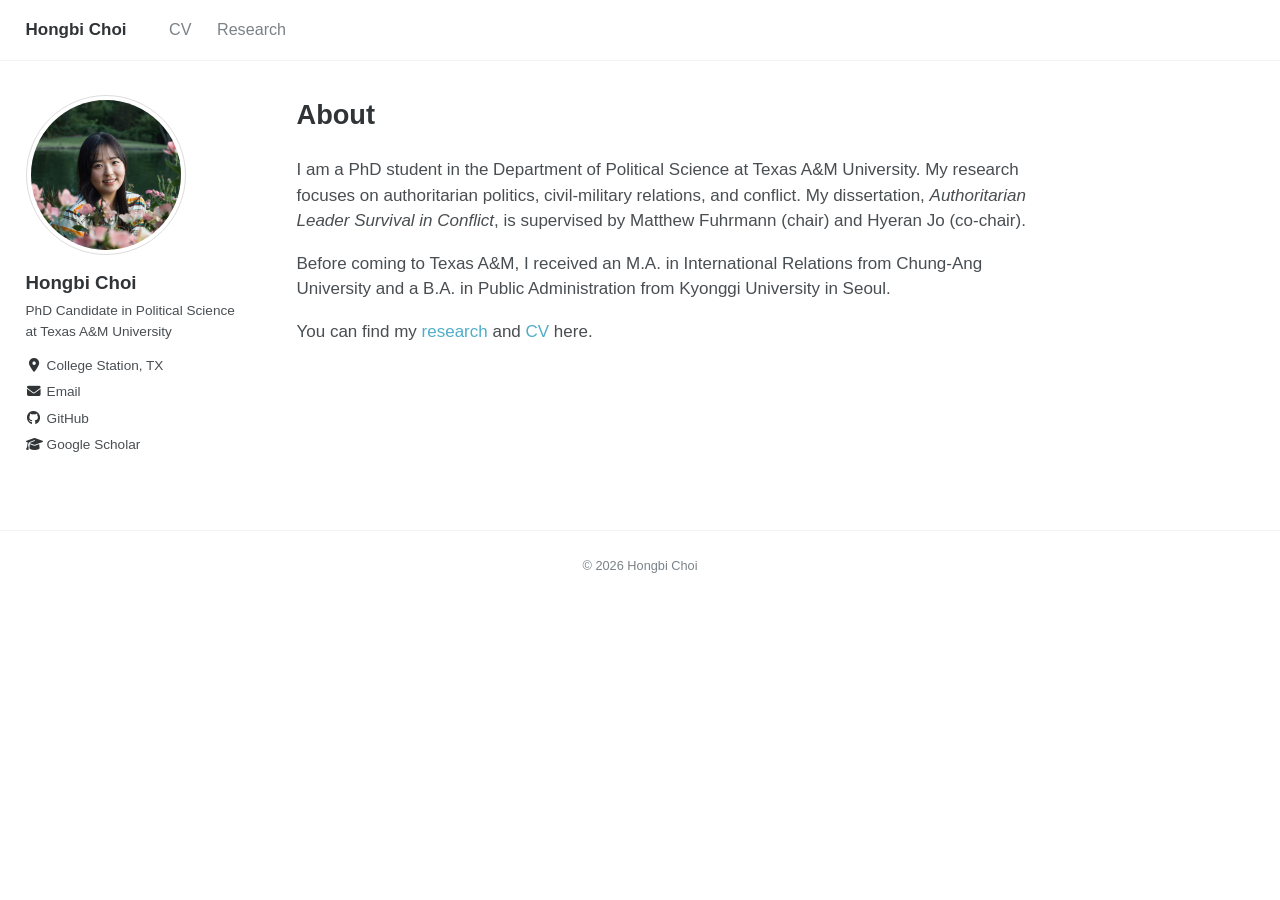
==== index.html @ c5198967 "Initial academic website Co-Authored-By: Claude Opus 5.5 <noreply@anthropic.com>" ====
<!doctype html>
<html lang="en">
<head>
  <meta charset="utf-8">
  <meta name="viewport" content="width=device-width, initial-scale=1">
  <title>Hongbi Choi</title>
  <link rel="stylesheet" href="https://cdnjs.cloudflare.com/ajax/libs/font-awesome/6.5.1/css/all.min.css">
  <link rel="stylesheet" href="assets/style.css">
</head>
<body>

<header class="masthead">
  <div class="masthead__inner">
    <a class="site-title" href="index.html">Hongbi Choi</a>
    <ul class="nav-links">
      <li><a href="cv.html">CV</a></li>
      <li><a href="research.html">Research</a></li>
    </ul>
  </div>
</header>

<div class="page">
  <aside class="sidebar">
    <div class="author__avatar"><img src="assets/profile.jpg" alt="Hongbi Choi"></div>
    <div>
      <h3 class="author__name">Hongbi Choi</h3>
      <p class="author__bio">PhD Candidate in Political Science at Texas A&amp;M University</p>
      <ul class="author__links">
        <li><i class="fas fa-map-marker-alt"></i><span>College Station, TX</span></li>
        <li><a href="mailto:choi112@tamu.edu"><i class="fas fa-envelope"></i>Email</a></li>
        <li><a href="https://github.com/YOUR-GITHUB"><i class="fab fa-github"></i>GitHub</a></li>
        <li><a href="https://scholar.google.com/citations?user=YOUR-ID"><i class="fas fa-graduation-cap"></i>Google Scholar</a></li>
      </ul>
    </div>
  </aside>

  <main class="content">
    <h1>About</h1>
    <p>
      I am a PhD student in the Department of Political Science at Texas A&amp;M University.
      My research focuses on authoritarian politics, civil-military relations, and conflict.
      My dissertation, <em>Authoritarian Leader Survival in Conflict</em>, is supervised by
      Matthew Fuhrmann (chair) and Hyeran Jo (co-chair).
    </p>
    <p>
      Before coming to Texas A&amp;M, I received an M.A. in International Relations from
      Chung-Ang University and a B.A. in Public Administration from Kyonggi University in Seoul.
    </p>
    <p>
      You can find my <a href="research.html">research</a> and <a href="cv.html">CV</a> here.
    </p>
  </main>
</div>

<footer>&copy; 2026 Hongbi Choi</footer>
</body>
</html>
---- assets/style.css ----
/* ===== Academic site — Minimal Mistakes 스타일 ===== */
:root {
  --text: #494e52;
  --heading: #313436;
  --muted: #7a8288;
  --link: #52adc8;
  --accent: #8b1e1e;          /* 버튼 색 (Texas A&M maroon 계열) */
  --border: #f2f3f3;
  --bg: #ffffff;
  --code-bg: #fafafa;
}

* { box-sizing: border-box; }

html { font-size: 16px; }
@media (min-width: 1024px) { html { font-size: 17px; } }

body {
  margin: 0;
  background: var(--bg);
  color: var(--text);
  font-family: -apple-system, BlinkMacSystemFont, "Roboto", "Segoe UI",
               "Helvetica Neue", "Lucida Grande", Arial, sans-serif;
  line-height: 1.5;
}

a { color: var(--link); text-decoration: none; }
a:hover { text-decoration: underline; }

/* ===== 상단 네비게이션 ===== */
.masthead {
  border-bottom: 1px solid var(--border);
  background: #fff;
  position: sticky; top: 0; z-index: 10;
}
.masthead__inner {
  max-width: 1280px;
  margin: 0 auto;
  padding: 1em 1.5em;
  display: flex; align-items: center; gap: 2.5em;
}
.site-title {
  font-weight: 700; color: var(--heading); font-size: 1rem;
}
.site-title:hover { text-decoration: none; }
.nav-links { display: flex; gap: 1.5em; margin: 0; padding: 0; list-style: none; }
.nav-links a { color: var(--muted); font-size: .95rem; }
.nav-links a.active, .nav-links a:hover { color: var(--heading); text-decoration: none; }

/* ===== 레이아웃: 사이드바 + 본문 ===== */
.page {
  max-width: 1280px;
  margin: 0 auto;
  padding: 2em 1.5em 4em;
  display: grid;
  grid-template-columns: 220px 1fr;
  gap: 3em;
}
@media (max-width: 800px) {
  .page { grid-template-columns: 1fr; gap: 1.5em; padding-top: 1.5em; }
}

/* ===== 사이드바 (프로필) ===== */
.sidebar { font-size: .8rem; }
@media (min-width: 801px) { .sidebar { position: sticky; top: 5em; align-self: start; } }

.author__avatar img {
  width: 160px; height: 160px; object-fit: cover;
  border-radius: 50%; border: 1px solid #ddd; padding: 4px; display: block;
}
.author__name { margin: .8em 0 .2em; font-size: 1.1rem; font-weight: 700; color: var(--heading); }
.author__bio { margin: 0 0 1em; color: var(--text); }
.author__links { list-style: none; margin: 0; padding: 0; }
.author__links li { margin: .45em 0; }
.author__links a, .author__links span { color: var(--text); }
.author__links i { width: 1.2em; text-align: center; margin-right: .35em; color: var(--heading); }

@media (max-width: 800px) {
  .sidebar { display: flex; gap: 1.2em; align-items: center; flex-wrap: wrap; }
  .author__avatar img { width: 100px; height: 100px; }
  .author__links { display: flex; flex-wrap: wrap; gap: .3em 1em; }
  .author__links li { margin: 0; }
}

/* ===== 본문 ===== */
.content { max-width: 760px; min-width: 0; }
.content h1 { font-size: 1.6rem; color: var(--heading); margin: 0 0 .8em; }
.content h2 {
  font-size: 1.35rem; color: var(--heading);
  margin: 0 0 .8em; padding-bottom: .4em;
}
.content h2 + * { margin-top: 0; }
.content section { margin-bottom: 2.5em; }
.content p { margin: 0 0 1em; }

/* 논문 항목 */
.paper { margin-bottom: 1.6em; }
.paper__title { margin: 0 0 .5em; }
.paper__title em { font-style: italic; }

.btns { display: flex; flex-wrap: wrap; gap: .4em; }
.btn {
  display: inline-block;
  font-size: .78rem; line-height: 1.4;
  padding: .25em .55em;
  border: 1px solid var(--accent);
  border-radius: 3px;
  color: var(--accent); background: #fff;
  cursor: pointer; font-family: inherit;
}
.btn:hover { background: var(--accent); color: #fff; text-decoration: none; }
.btn[aria-expanded="true"] { background: var(--accent); color: #fff; }

.abstract {
  display: none;
  margin-top: .7em;
  padding: .8em 1em;
  background: var(--code-bg);
  border-left: 3px solid var(--accent);
  font-size: .9rem;
}
.abstract.open { display: block; }

/* 일반 리스트 */
.plain-list { padding-left: 1.2em; }
.plain-list li { margin-bottom: .5em; }

/* CV 페이지 PDF 뷰어 */
.cv-frame {
  width: 100%; height: 80vh;
  border: 1px solid #ddd; border-radius: 4px;
}

footer {
  text-align: center; font-size: .75rem; color: var(--muted);
  padding: 2em 1em; border-top: 1px solid var(--border);
}
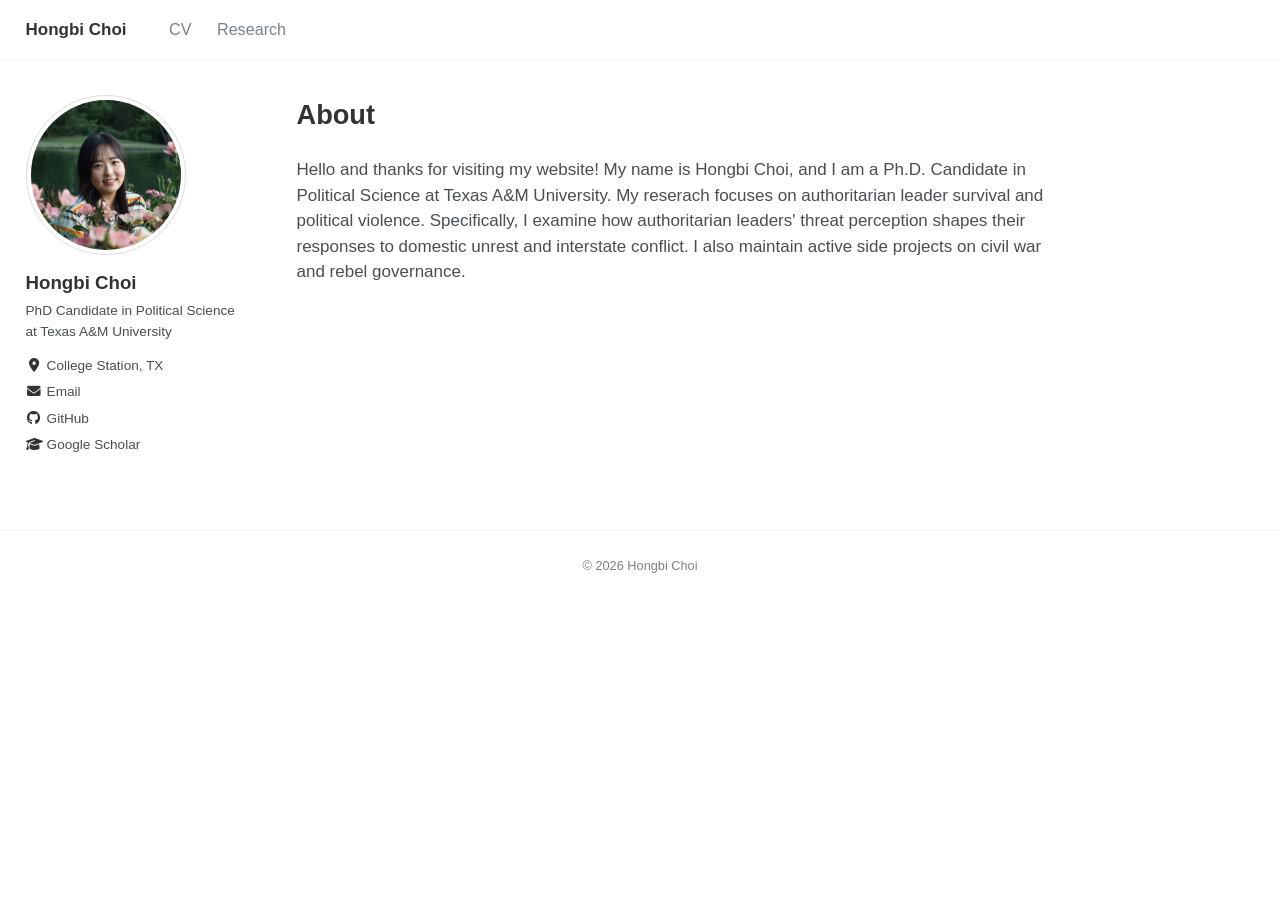
==== commit 8c32d986: "index.html" ====
--- a/index.html
+++ b/index.html
@@ -28,7 +28,7 @@
       <ul class="author__links">
         <li><i class="fas fa-map-marker-alt"></i><span>College Station, TX</span></li>
         <li><a href="mailto:choi112@tamu.edu"><i class="fas fa-envelope"></i>Email</a></li>
-        <li><a href="https://github.com/YOUR-GITHUB"><i class="fab fa-github"></i>GitHub</a></li>
+        <li><a href="https://github.com/hongbichoi112"><i class="fab fa-github"></i>GitHub</a></li>
         <li><a href="https://scholar.google.com/citations?user=YOUR-ID"><i class="fas fa-graduation-cap"></i>Google Scholar</a></li>
       </ul>
     </div>
@@ -37,17 +37,9 @@
   <main class="content">
     <h1>About</h1>
     <p>
-      I am a PhD student in the Department of Political Science at Texas A&amp;M University.
-      My research focuses on authoritarian politics, civil-military relations, and conflict.
-      My dissertation, <em>Authoritarian Leader Survival in Conflict</em>, is supervised by
-      Matthew Fuhrmann (chair) and Hyeran Jo (co-chair).
-    </p>
-    <p>
-      Before coming to Texas A&amp;M, I received an M.A. in International Relations from
-      Chung-Ang University and a B.A. in Public Administration from Kyonggi University in Seoul.
-    </p>
-    <p>
-      You can find my <a href="research.html">research</a> and <a href="cv.html">CV</a> here.
+      Hello and thanks for visiting my website! My name is Hongbi Choi, and I am a Ph.D. Candidate in Political Science at Texas A&M University.
+
+      My reserach focuses on authoritarian leader survival and political violence. Specifically, I examine how authoritarian leaders' threat perception shapes their responses to domestic unrest and interstate conflict. I also maintain active side projects on civil war and rebel governance.
     </p>
   </main>
 </div>
